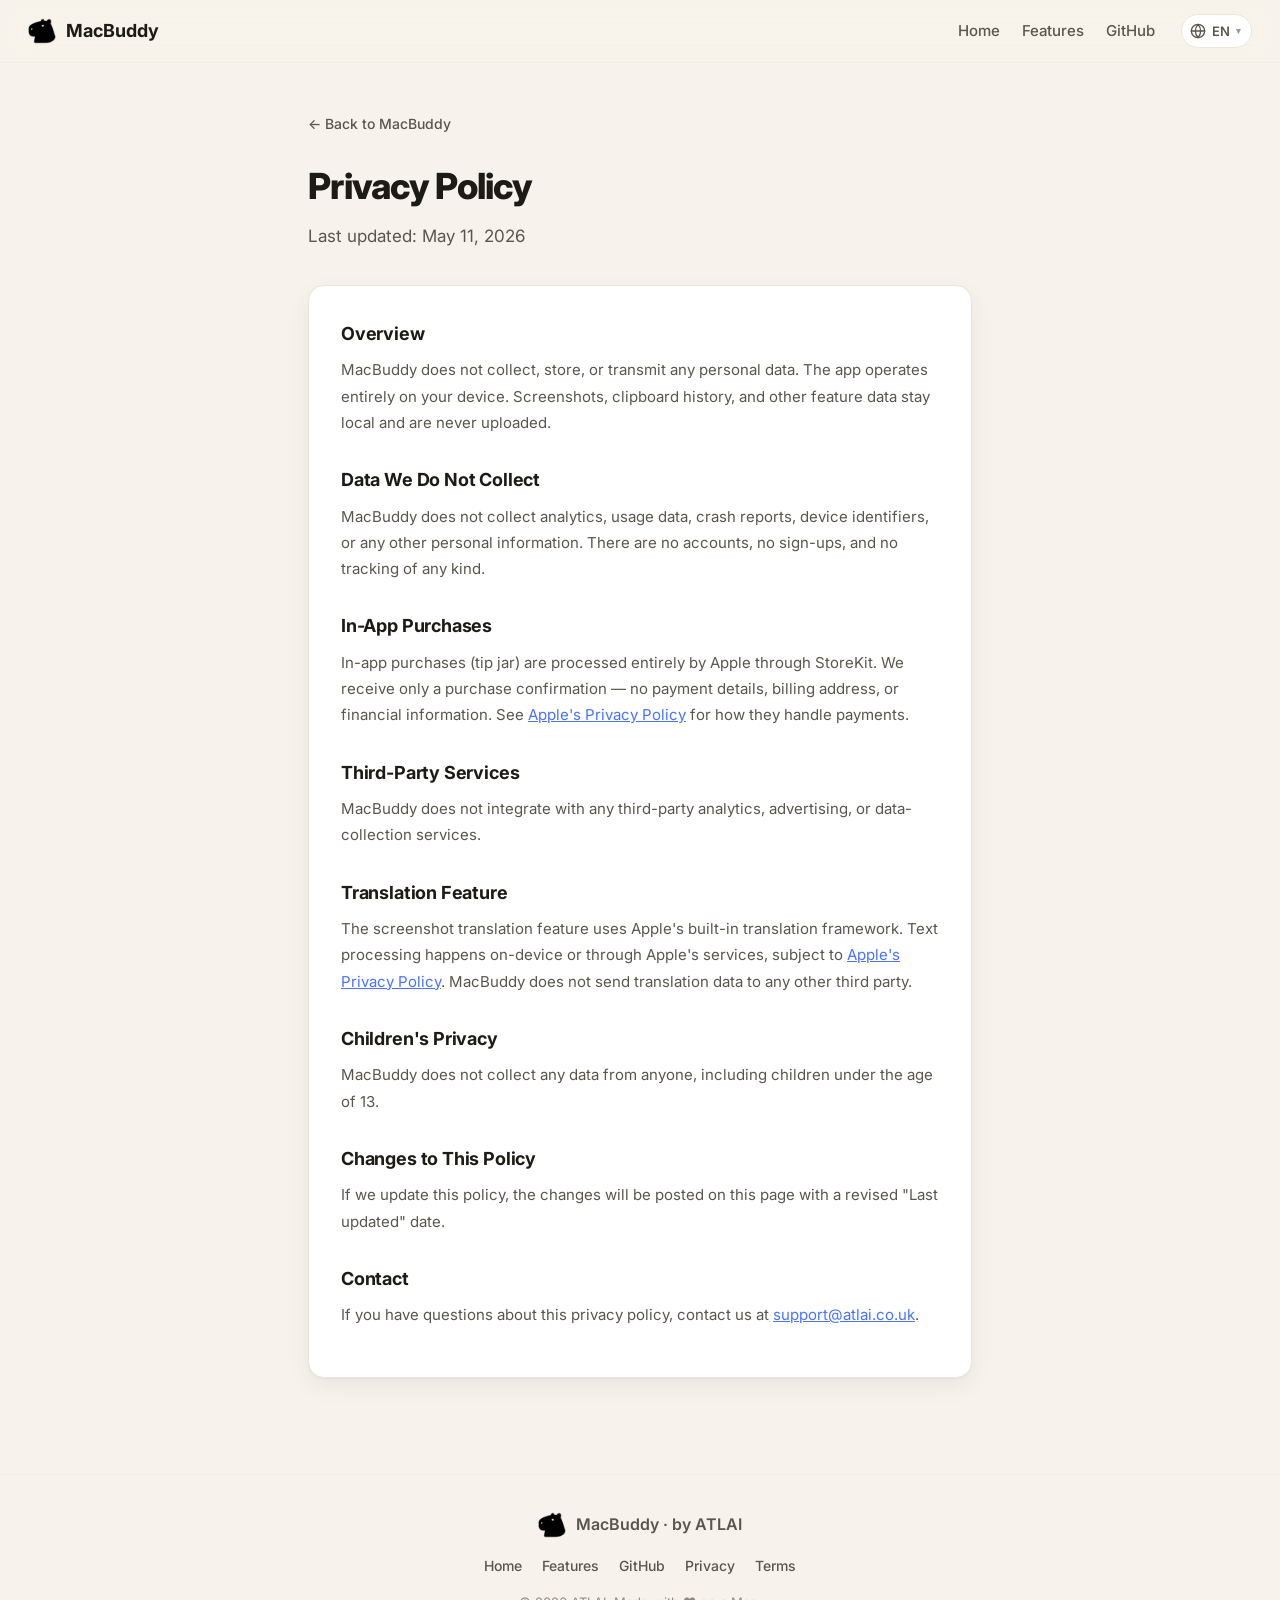
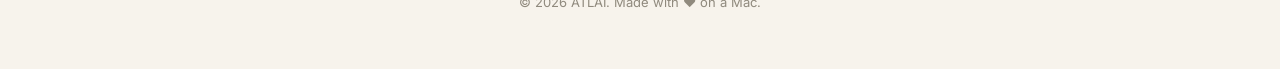
==== privacy.html @ 552aaeaa "Add Privacy Policy and Terms of Use pages Co-Authored-By: Claude Opus 4.6 (1M context) <noreply@anth" ====
<!DOCTYPE html>
<html lang="en">
<head>
  <meta charset="UTF-8" />
  <meta name="viewport" content="width=device-width, initial-scale=1.0" />
  <title>Privacy Policy — MacBuddy</title>
  <meta name="description" content="MacBuddy privacy policy. We do not collect, store, or transmit any personal data." />
  <meta name="theme-color" content="#f7f3ec" />
  <link rel="icon" type="image/png" href="img/macbuddy_icon.png" />
  <link rel="preconnect" href="https://fonts.googleapis.com" />
  <link rel="preconnect" href="https://fonts.gstatic.com" crossorigin />
  <link href="https://fonts.googleapis.com/css2?family=Inter:wght@400;500;600;700;800&display=swap" rel="stylesheet" />
  <link rel="stylesheet" href="css/styles.css" />
  <style>
    .legal-page { padding: 48px 28px 96px; max-width: 720px; margin: 0 auto; }
    .legal-page .section-head { margin-bottom: 36px; text-align: left; }
    .legal-page .section-head h1 {
      font-size: clamp(28px, 4vw, 36px);
      letter-spacing: -0.02em;
      margin: 0 0 8px;
      font-weight: 800;
    }
    .legal-page .section-head p { text-align: left; }
    .legal-card {
      background: var(--bg-card);
      border: 1px solid var(--line);
      border-radius: var(--radius);
      padding: 32px;
      box-shadow: var(--shadow-card);
      line-height: 1.75;
      color: var(--ink);
    }
    .legal-card h2 {
      font-size: 18px;
      font-weight: 700;
      margin: 28px 0 8px;
      letter-spacing: -0.01em;
    }
    .legal-card h2:first-child { margin-top: 0; }
    .legal-card p { margin: 0 0 16px; color: var(--ink-soft); font-size: 15px; }
    .legal-card a { color: var(--accent); text-decoration: underline; }
    .legal-card a:hover { color: #3a5fd9; }
    .back-link {
      display: inline-flex;
      align-items: center;
      gap: 6px;
      font-size: 14px;
      font-weight: 500;
      color: var(--ink-soft);
      margin-bottom: 24px;
    }
    .back-link:hover { color: var(--ink); text-decoration: none; }
  </style>
</head>
<body>
  <header class="site-header">
    <a href="/" class="logo">
      <img src="img/menubar_logo.png" alt="" class="logo-mark" />
      <span class="logo-word">MacBuddy</span>
    </a>
    <nav class="site-nav">
      <a href="/" data-i18n="nav.home">Home</a>
      <a href="/#features" data-i18n="nav.features">Features</a>
      <a href="https://github.com/ATLAI-TECH/MacBuddyTools" target="_blank" rel="noopener" data-i18n="nav.github">GitHub</a>

      <div class="lang-switcher" id="lang-switcher">
        <button class="lang-btn" type="button" aria-haspopup="true" aria-expanded="false" data-i18n-aria-label="nav.lang_aria" aria-label="Choose language">
          <svg class="lang-globe" viewBox="0 0 24 24" fill="none" stroke="currentColor" stroke-width="2" stroke-linecap="round" stroke-linejoin="round" aria-hidden="true">
            <circle cx="12" cy="12" r="10"/>
            <path d="M2 12h20"/>
            <path d="M12 2a15.3 15.3 0 0 1 4 10 15.3 15.3 0 0 1-4 10 15.3 15.3 0 0 1-4-10 15.3 15.3 0 0 1 4-10z"/>
          </svg>
          <span class="lang-current">EN</span>
          <span class="lang-caret" aria-hidden="true">&#9662;</span>
        </button>
        <ul class="lang-menu" role="menu">
          <li><button type="button" data-lang="en" role="menuitem">English</button></li>
          <li><button type="button" data-lang="fr" role="menuitem">Fran&ccedil;ais</button></li>
          <li><button type="button" data-lang="de" role="menuitem">Deutsch</button></li>
          <li><button type="button" data-lang="zh" role="menuitem">&#20013;&#25991;</button></li>
          <li><button type="button" data-lang="es" role="menuitem">Espa&ntilde;ol</button></li>
          <li><button type="button" data-lang="ru" role="menuitem">&#1056;&#1091;&#1089;&#1089;&#1082;&#1080;&#1081;</button></li>
        </ul>
      </div>
    </nav>
  </header>

  <main class="legal-page">
    <a href="/" class="back-link">&larr; Back to MacBuddy</a>

    <div class="section-head">
      <h1>Privacy Policy</h1>
      <p>Last updated: May 11, 2026</p>
    </div>

    <div class="legal-card">
      <h2>Overview</h2>
      <p>MacBuddy does not collect, store, or transmit any personal data. The app operates entirely on your device. Screenshots, clipboard history, and other feature data stay local and are never uploaded.</p>

      <h2>Data We Do Not Collect</h2>
      <p>MacBuddy does not collect analytics, usage data, crash reports, device identifiers, or any other personal information. There are no accounts, no sign-ups, and no tracking of any kind.</p>

      <h2>In-App Purchases</h2>
      <p>In-app purchases (tip jar) are processed entirely by Apple through StoreKit. We receive only a purchase confirmation &mdash; no payment details, billing address, or financial information. See <a href="https://www.apple.com/legal/privacy/" target="_blank" rel="noopener">Apple's Privacy Policy</a> for how they handle payments.</p>

      <h2>Third-Party Services</h2>
      <p>MacBuddy does not integrate with any third-party analytics, advertising, or data-collection services.</p>

      <h2>Translation Feature</h2>
      <p>The screenshot translation feature uses Apple's built-in translation framework. Text processing happens on-device or through Apple's services, subject to <a href="https://www.apple.com/legal/privacy/" target="_blank" rel="noopener">Apple's Privacy Policy</a>. MacBuddy does not send translation data to any other third party.</p>

      <h2>Children's Privacy</h2>
      <p>MacBuddy does not collect any data from anyone, including children under the age of 13.</p>

      <h2>Changes to This Policy</h2>
      <p>If we update this policy, the changes will be posted on this page with a revised "Last updated" date.</p>

      <h2>Contact</h2>
      <p>If you have questions about this privacy policy, contact us at <a href="mailto:support@atlai.co.uk">support@atlai.co.uk</a>.</p>
    </div>
  </main>

  <footer class="site-footer">
    <div class="footer-inner">
      <div class="footer-brand">
        <img src="img/menubar_logo.png" alt="" class="logo-mark" />
        <span>MacBuddy &middot; by ATLAI</span>
      </div>
      <nav class="footer-nav">
        <a href="/" data-i18n="nav.home">Home</a>
        <a href="/#features" data-i18n="nav.features">Features</a>
        <a href="https://github.com/ATLAI-TECH/MacBuddyTools" target="_blank" rel="noopener" data-i18n="nav.github">GitHub</a>
        <a href="privacy.html">Privacy</a>
        <a href="terms.html">Terms</a>
      </nav>
      <p class="footer-fine" data-i18n="footer.fine">&copy; 2026 ATLAI. Made with &#10084;&#65039; on a Mac.</p>
    </div>
  </footer>

  <script src="js/script.js" defer></script>
</body>
</html>
---- css/styles.css ----
/* ----------------------------------------------------------
   MacBuddy landing page
   Style is inspired by termbuddy.atlai.co.uk — soft cream
   background, pill buttons, big rounded screenshots.
   ---------------------------------------------------------- */

:root {
  --bg: #f7f3ec;
  --bg-soft: #fdfaf4;
  --bg-card: #ffffff;
  --ink: #1d1b16;
  --ink-soft: #5a564d;
  --ink-faint: #908a7e;
  --line: #ece6da;
  --line-soft: #f3eee3;
  --accent: #4a72ff;
  --accent-ink: #ffffff;
  --accent-soft: #e7edff;
  --warn: #d97a2c;
  --good: #2f9e6b;
  --shadow-card: 0 1px 2px rgba(20, 18, 12, 0.04), 0 8px 24px rgba(20, 18, 12, 0.06);
  --shadow-shot: 0 12px 36px rgba(20, 18, 12, 0.10), 0 2px 6px rgba(20, 18, 12, 0.06);
  --radius: 16px;
  --radius-lg: 22px;
  --radius-pill: 999px;
}

* { box-sizing: border-box; }

html { scroll-behavior: smooth; }

body {
  margin: 0;
  font-family: 'Inter', -apple-system, BlinkMacSystemFont, 'Segoe UI', sans-serif;
  font-size: 16px;
  line-height: 1.55;
  color: var(--ink);
  background: var(--bg);
  -webkit-font-smoothing: antialiased;
  -moz-osx-font-smoothing: grayscale;
}

a { color: var(--accent); text-decoration: none; }
a:hover { text-decoration: underline; }

img { display: block; max-width: 100%; height: auto; }

kbd {
  font-family: 'SF Mono', 'JetBrains Mono', 'Menlo', monospace;
  font-size: 0.85em;
  padding: 1px 6px;
  border: 1px solid var(--line);
  border-bottom-width: 2px;
  border-radius: 6px;
  background: var(--bg-card);
  color: var(--ink);
}

/* ====== HEADER ====== */
.site-header {
  position: sticky;
  top: 0;
  z-index: 50;
  display: flex;
  align-items: center;
  justify-content: space-between;
  padding: 14px 28px;
  background: rgba(247, 243, 236, 0.85);
  backdrop-filter: saturate(160%) blur(12px);
  -webkit-backdrop-filter: saturate(160%) blur(12px);
  border-bottom: 1px solid var(--line-soft);
}

.logo {
  display: flex;
  align-items: center;
  gap: 10px;
  color: var(--ink);
  font-weight: 700;
  font-size: 18px;
}
.logo:hover { text-decoration: none; }

.logo-mark {
  width: 28px;
  height: 28px;
  border-radius: 7px;
}

.site-nav {
  display: flex;
  gap: 22px;
  align-items: center;
  font-size: 15px;
  font-weight: 500;
}
.site-nav a {
  color: var(--ink-soft);
}
.site-nav a:hover {
  color: var(--ink);
  text-decoration: none;
}

/* ====== HERO ====== */
.hero {
  position: relative;
  padding: 88px 28px 96px;
  background:
    radial-gradient(1100px 600px at 80% -10%, #fff4e0 0%, transparent 60%),
    radial-gradient(900px 500px at 0% 30%, #e7edff 0%, transparent 55%),
    var(--bg);
  overflow: hidden;
}

.hero-inner {
  max-width: 1180px;
  margin: 0 auto;
  display: grid;
  grid-template-columns: 1.05fr 1fr;
  gap: 48px;
  align-items: center;
}

.eyebrow {
  display: inline-block;
  font-size: 12px;
  font-weight: 600;
  letter-spacing: 0.08em;
  text-transform: uppercase;
  color: var(--accent);
  background: var(--accent-soft);
  padding: 6px 12px;
  border-radius: var(--radius-pill);
  margin-bottom: 22px;
}

.hero-copy h1 {
  font-size: clamp(40px, 6vw, 64px);
  line-height: 1.05;
  font-weight: 800;
  letter-spacing: -0.02em;
  margin: 0 0 20px;
}

.hero-copy .lede {
  font-size: 18px;
  color: var(--ink-soft);
  max-width: 540px;
  margin: 0 0 28px;
}

.cta-row {
  display: flex;
  flex-wrap: wrap;
  gap: 12px;
  align-items: center;
}

.btn {
  display: inline-flex;
  align-items: center;
  gap: 10px;
  padding: 14px 22px;
  border-radius: var(--radius-pill);
  font-weight: 600;
  font-size: 15px;
  border: 1px solid transparent;
  transition: transform 0.12s ease, box-shadow 0.12s ease, background 0.12s ease;
  cursor: pointer;
}
.btn:hover { text-decoration: none; transform: translateY(-1px); }

.btn-primary {
  background: var(--ink);
  color: #fff;
  box-shadow: 0 6px 18px rgba(20, 18, 12, 0.18);
}
.btn-primary small {
  font-weight: 500;
  font-size: 12px;
  opacity: 0.7;
}
.btn-primary:hover {
  background: #2b2823;
  box-shadow: 0 8px 22px rgba(20, 18, 12, 0.22);
}

.btn-ghost {
  background: transparent;
  color: var(--ink);
  border-color: var(--line);
}
.btn-ghost:hover {
  background: var(--bg-card);
  border-color: var(--ink-faint);
}

.hero-meta {
  margin: 24px 0 0;
  font-size: 13px;
  color: var(--ink-faint);
}

.hero-art {
  position: relative;
}
.hero-shot {
  width: 100%;
  border-radius: var(--radius-lg);
  box-shadow: var(--shadow-shot);
  border: 1px solid var(--line);
  background: var(--bg-card);
}
.hero-icon {
  position: absolute;
  width: 96px;
  height: 96px;
  bottom: -28px;
  left: -28px;
  border-radius: 22px;
  box-shadow: var(--shadow-shot);
  background: var(--bg-card);
  padding: 4px;
}

/* ====== SECTIONS ====== */
section { padding: 96px 28px; }

.section-head {
  max-width: 760px;
  margin: 0 auto 56px;
  text-align: center;
}
.section-head h2 {
  font-size: clamp(28px, 4vw, 40px);
  letter-spacing: -0.02em;
  margin: 0 0 12px;
  font-weight: 800;
}
.section-head p {
  color: var(--ink-soft);
  font-size: 17px;
  margin: 0;
}

/* ====== FEATURE GRID ====== */
.features {
  background: var(--bg-soft);
  border-top: 1px solid var(--line-soft);
  border-bottom: 1px solid var(--line-soft);
}

.feature-grid {
  max-width: 1180px;
  margin: 0 auto;
  display: grid;
  grid-template-columns: repeat(3, minmax(0, 1fr));
  gap: 18px;
}

.feature-card {
  background: var(--bg-card);
  border: 1px solid var(--line);
  border-radius: var(--radius);
  padding: 26px 24px;
  box-shadow: var(--shadow-card);
  transition: transform 0.18s ease, box-shadow 0.18s ease, border-color 0.18s ease;
}
.feature-card:hover {
  transform: translateY(-3px);
  border-color: var(--ink-faint);
  box-shadow: 0 4px 8px rgba(20, 18, 12, 0.06), 0 16px 36px rgba(20, 18, 12, 0.08);
}

.feature-icon {
  display: inline-flex;
  align-items: center;
  justify-content: center;
  min-width: 48px;
  height: 48px;
  padding: 0 12px;
  border-radius: 12px;
  background: var(--accent-soft);
  color: var(--accent);
  font-weight: 700;
  font-size: 22px;
  margin-bottom: 18px;
  font-family: 'SF Mono', 'JetBrains Mono', 'Menlo', monospace;
}

.feature-card h3 {
  font-size: 19px;
  margin: 0 0 8px;
  font-weight: 700;
  letter-spacing: -0.01em;
}
.feature-card p {
  font-size: 14.5px;
  color: var(--ink-soft);
  margin: 0;
}

/* ====== SHOTS ====== */
.shots { background: var(--bg); }

.shot-row {
  max-width: 1180px;
  margin: 0 auto 24px;
  display: grid;
  grid-template-columns: 1fr 1fr;
  gap: 24px;
}
.shot-row:last-child { margin-bottom: 0; }

.shot {
  margin: 0;
  background: var(--bg-card);
  border: 1px solid var(--line);
  border-radius: var(--radius-lg);
  overflow: hidden;
  box-shadow: var(--shadow-shot);
  display: flex;
  flex-direction: column;
}
.shot.wide { grid-column: 1 / -1; }
.shot img {
  width: 100%;
  height: auto;
  display: block;
  background: var(--bg-soft);
}
.shot figcaption {
  padding: 16px 20px;
  font-size: 14.5px;
  color: var(--ink-soft);
  border-top: 1px solid var(--line-soft);
}

/* ====== DOWNLOAD ====== */
.download-band {
  background: linear-gradient(135deg, #1d1b16 0%, #2b2823 100%);
  color: #fff;
  padding: 80px 28px;
}
.download-inner {
  max-width: 1180px;
  margin: 0 auto;
  display: flex;
  align-items: center;
  gap: 36px;
  flex-wrap: wrap;
}
.download-icon {
  width: 110px;
  height: 110px;
  border-radius: 24px;
  box-shadow: 0 14px 32px rgba(0,0,0,0.4);
  background: #fff;
  padding: 4px;
}
.download-band h2 {
  font-size: clamp(28px, 3.6vw, 36px);
  margin: 0 0 8px;
  font-weight: 800;
  letter-spacing: -0.02em;
}
.download-band p {
  color: rgba(255,255,255,0.75);
  margin: 0 0 22px;
  max-width: 520px;
}
.download-band .btn-primary {
  background: #fff;
  color: var(--ink);
}
.download-band .btn-primary:hover { background: #f3eee3; }
.download-band .btn-ghost {
  color: #fff;
  border-color: rgba(255,255,255,0.25);
}
.download-band .btn-ghost:hover {
  background: rgba(255,255,255,0.08);
  border-color: rgba(255,255,255,0.5);
}

/* ====== SUPPORT ====== */
.support { background: var(--bg-soft); }

.support-grid {
  max-width: 1180px;
  margin: 0 auto;
  display: grid;
  grid-template-columns: repeat(3, minmax(0, 1fr));
  gap: 18px;
}

.support-card {
  display: block;
  background: var(--bg-card);
  border: 1px solid var(--line);
  border-radius: var(--radius);
  padding: 28px 26px;
  color: var(--ink);
  box-shadow: var(--shadow-card);
  transition: transform 0.18s ease, box-shadow 0.18s ease, border-color 0.18s ease;
  cursor: pointer;
}
.support-card:hover {
  transform: translateY(-3px);
  text-decoration: none;
  border-color: var(--accent);
  box-shadow: 0 4px 8px rgba(20, 18, 12, 0.06), 0 16px 36px rgba(74, 114, 255, 0.18);
}
.support-icon {
  font-size: 28px;
  margin-bottom: 14px;
}
.support-card h3 {
  margin: 0 0 6px;
  font-size: 19px;
  font-weight: 700;
  letter-spacing: -0.01em;
}
.support-card p {
  margin: 0 0 14px;
  font-size: 14.5px;
  color: var(--ink-soft);
}
.support-cta {
  font-size: 14px;
  font-weight: 600;
  color: var(--accent);
}

.support-note {
  max-width: 720px;
  margin: 36px auto 0;
  text-align: center;
  font-size: 14px;
  color: var(--ink-soft);
}

/* ====== FOOTER ====== */
.site-footer {
  background: var(--bg);
  border-top: 1px solid var(--line-soft);
  padding: 36px 28px 56px;
}
.footer-inner {
  max-width: 1180px;
  margin: 0 auto;
  display: flex;
  flex-direction: column;
  gap: 16px;
  align-items: center;
  text-align: center;
}
.footer-brand {
  display: flex;
  align-items: center;
  gap: 10px;
  font-weight: 600;
  color: var(--ink-soft);
}
.footer-nav {
  display: flex;
  flex-wrap: wrap;
  gap: 20px;
  font-size: 14px;
  font-weight: 500;
  justify-content: center;
}
.footer-nav a { color: var(--ink-soft); }
.footer-nav a:hover { color: var(--ink); text-decoration: none; }
.footer-fine {
  font-size: 13px;
  color: var(--ink-faint);
  margin: 0;
}

/* ====== LANGUAGE SWITCHER ====== */
.lang-switcher {
  position: relative;
  margin-left: 4px;
}

.lang-btn {
  display: inline-flex;
  align-items: center;
  gap: 6px;
  padding: 6px 10px 6px 8px;
  border-radius: var(--radius-pill);
  border: 1px solid var(--line);
  background: var(--bg-card);
  color: var(--ink-soft);
  font: inherit;
  font-size: 13px;
  font-weight: 600;
  cursor: pointer;
  transition: border-color 0.15s ease, color 0.15s ease, background 0.15s ease;
}
.lang-btn:hover { border-color: var(--ink-faint); color: var(--ink); }
.lang-btn:focus-visible {
  outline: none;
  border-color: var(--accent);
  box-shadow: 0 0 0 3px var(--accent-soft);
}

.lang-globe {
  width: 16px;
  height: 16px;
  flex: 0 0 auto;
}

.lang-caret {
  font-size: 9px;
  opacity: 0.6;
  transition: transform 0.15s ease;
}
.lang-switcher.open .lang-caret { transform: rotate(180deg); }

.lang-menu {
  position: absolute;
  right: 0;
  top: calc(100% + 8px);
  min-width: 160px;
  background: var(--bg-card);
  border: 1px solid var(--line);
  border-radius: 12px;
  box-shadow: var(--shadow-card);
  padding: 6px;
  margin: 0;
  list-style: none;
  display: none;
  z-index: 60;
}
.lang-switcher.open .lang-menu { display: block; }

.lang-menu li { margin: 0; padding: 0; }

.lang-menu button {
  display: block;
  width: 100%;
  text-align: left;
  padding: 8px 12px;
  background: transparent;
  border: none;
  border-radius: 8px;
  font: inherit;
  font-size: 14px;
  color: var(--ink);
  cursor: pointer;
  transition: background 0.12s ease, color 0.12s ease;
}
.lang-menu button:hover { background: var(--bg-soft); }
.lang-menu button.active {
  background: var(--accent-soft);
  color: var(--accent);
  font-weight: 600;
}

/* ====== RESPONSIVE ====== */
@media (max-width: 960px) {
  .hero-inner { grid-template-columns: 1fr; gap: 40px; }
  .hero { padding: 64px 22px 72px; }
  .hero-icon { width: 76px; height: 76px; bottom: -22px; left: -16px; }
  .feature-grid { grid-template-columns: repeat(2, minmax(0, 1fr)); }
  .support-grid { grid-template-columns: repeat(2, minmax(0, 1fr)); }
  .shot-row { grid-template-columns: 1fr; }
  section { padding: 72px 22px; }
}

@media (max-width: 620px) {
  .site-header { padding: 12px 18px; }
  .site-nav { gap: 14px; font-size: 14px; }
  .site-nav a:nth-child(1) { display: none; }
  .feature-grid { grid-template-columns: 1fr; }
  .support-grid { grid-template-columns: 1fr; }
  .download-inner { flex-direction: column; align-items: flex-start; }
  .btn { padding: 12px 18px; font-size: 14px; }
}
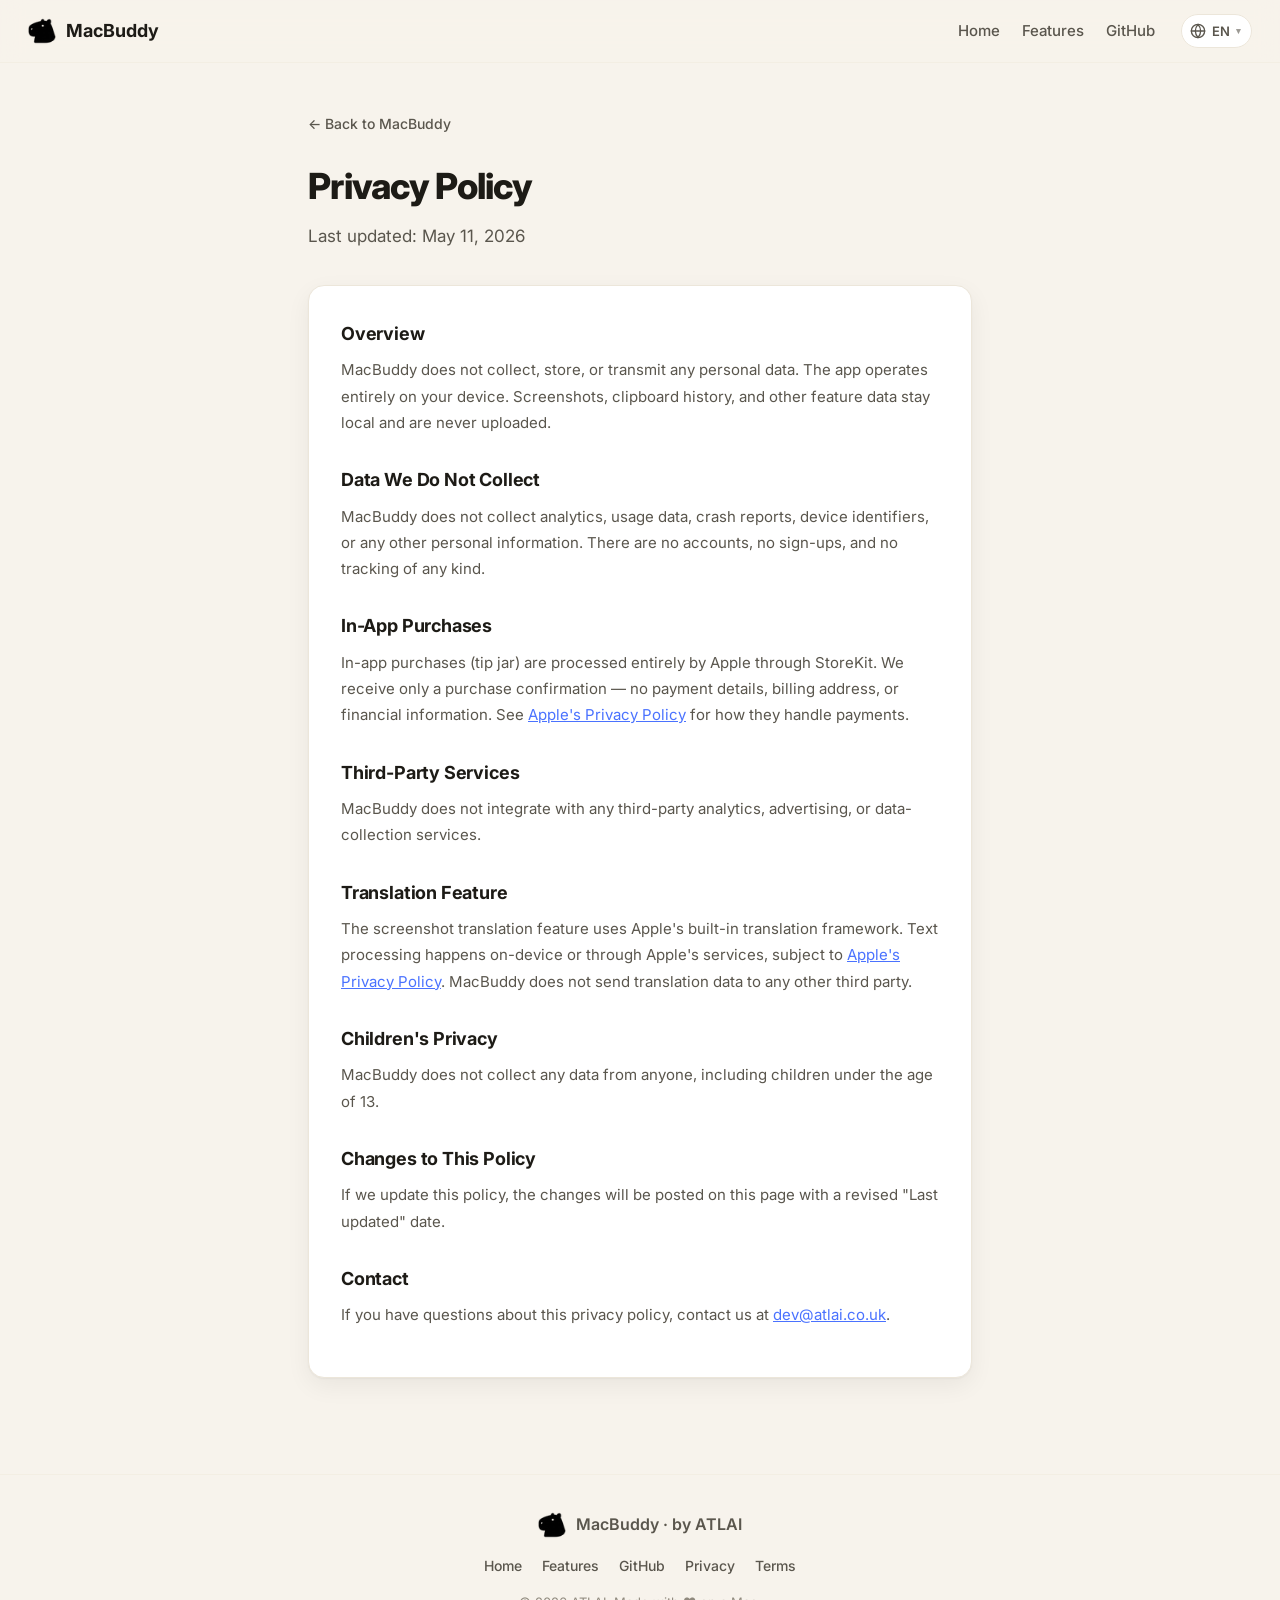
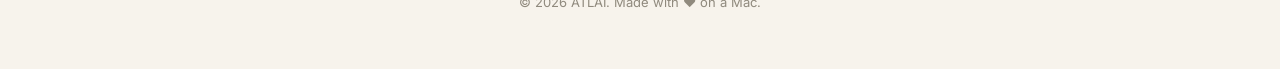
==== commit 8c17c390: "Update contact email to dev@atlai.co.uk Co-Authored-By: Claude Opus 4.6 (1M context) <noreply@anthro" ====
--- a/privacy.html
+++ b/privacy.html
@@ -116,7 +116,7 @@
       <p>If we update this policy, the changes will be posted on this page with a revised "Last updated" date.</p>
 
       <h2>Contact</h2>
-      <p>If you have questions about this privacy policy, contact us at <a href="mailto:support@atlai.co.uk">support@atlai.co.uk</a>.</p>
+      <p>If you have questions about this privacy policy, contact us at <a href="mailto:dev@atlai.co.uk">dev@atlai.co.uk</a>.</p>
     </div>
   </main>
 
